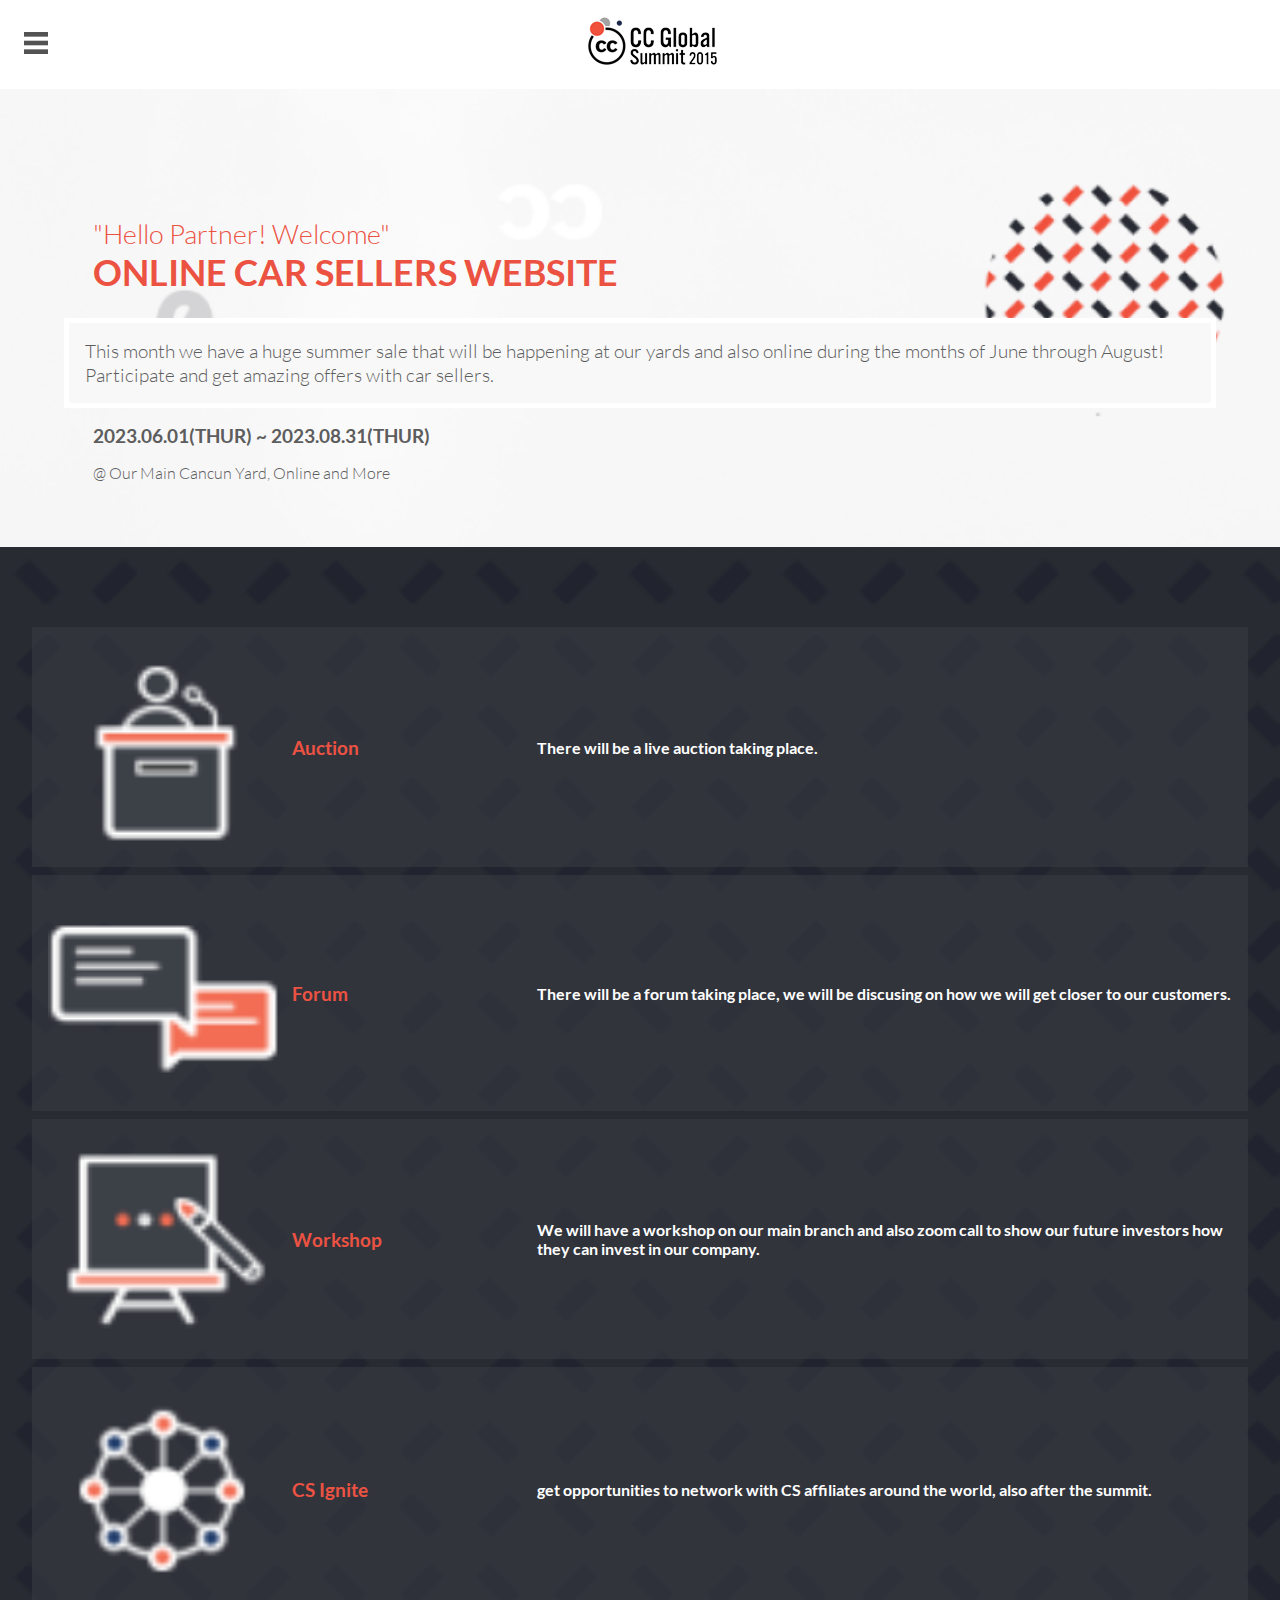
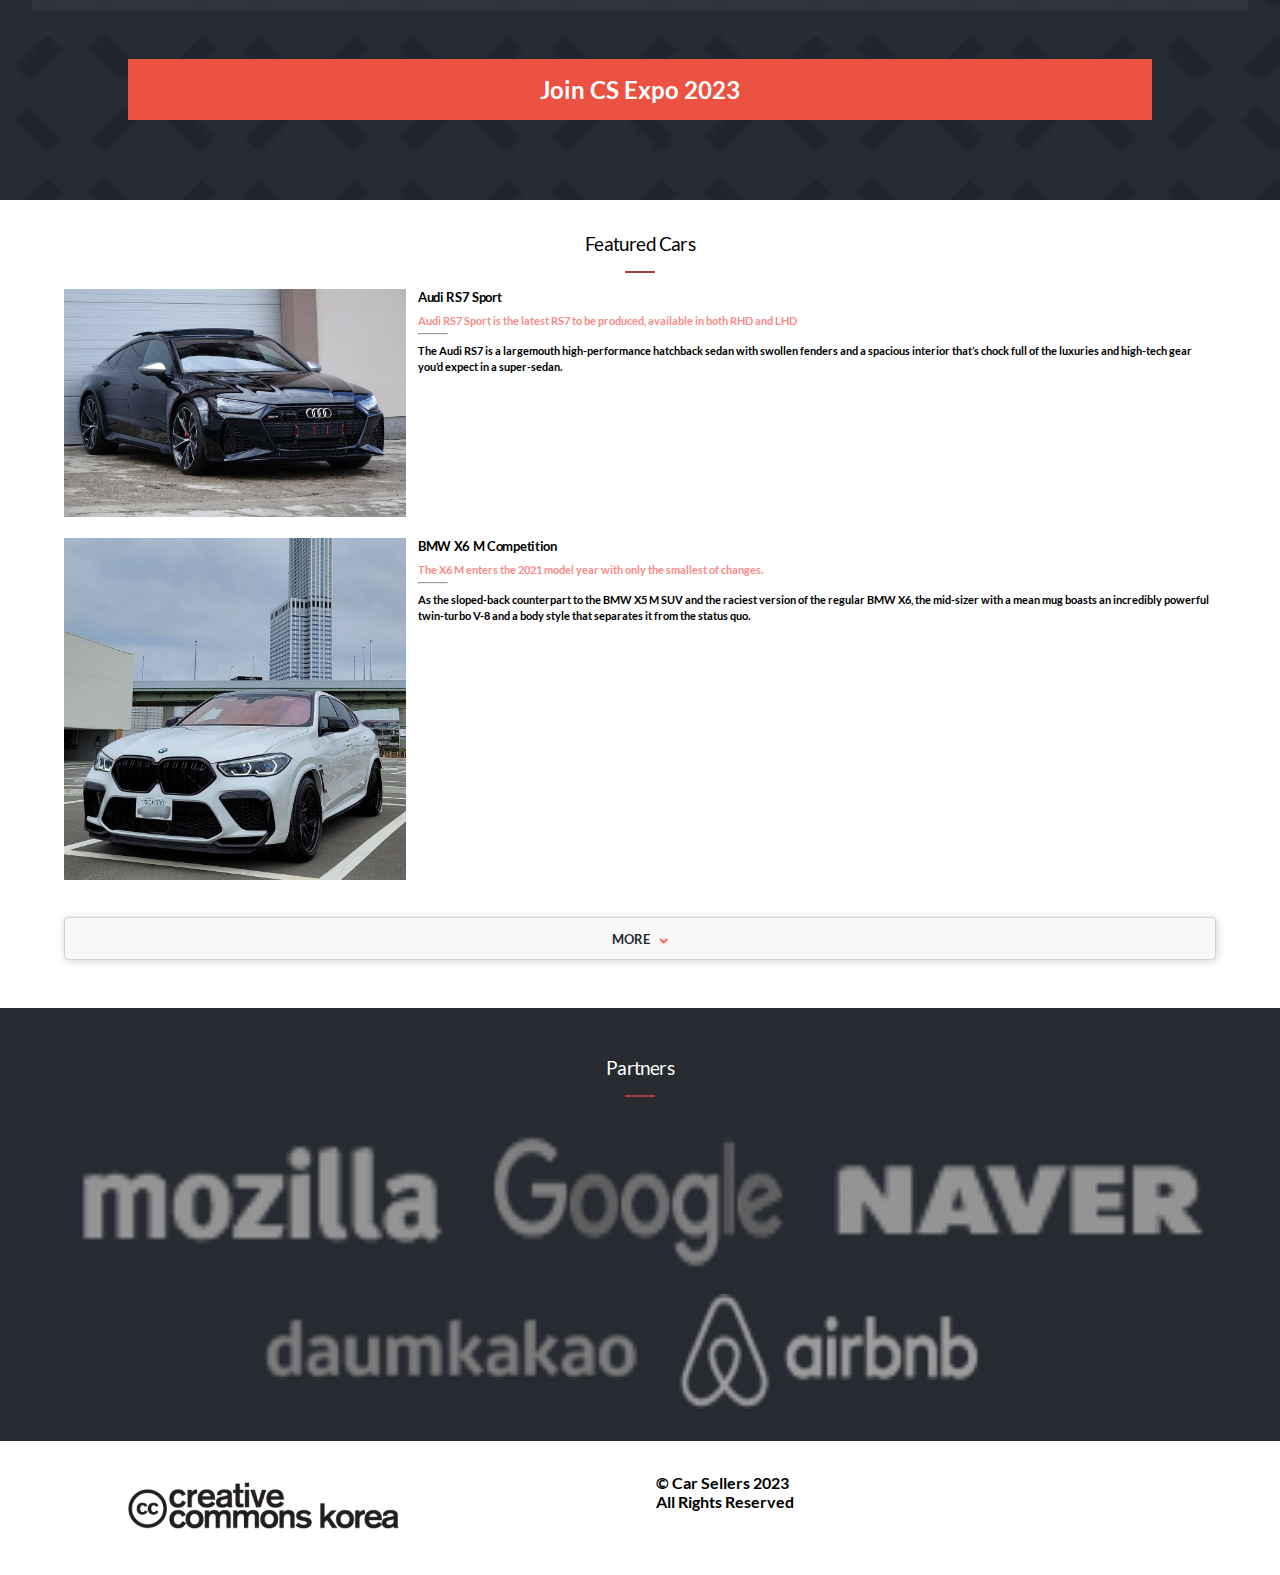
==== index.html @ 1c23919c "On index.html - Edit index.html skeleton for home page" ====
<!DOCTYPE html>
<html lang="en">
<head>
		<meta charset="UTF-8">
		<meta http-equiv="X-UA-Compatible" content="IE=edge">
		<meta name="viewport" content="width=device-width, initial-scale=1.0">
		<link rel="stylesheet" href="./css/styles.css">
		<title>Car Sellers</title>
</head>
<body>
		<div class="top__menu"></div>
		<header class="header">
				<button class="menu__button"><img src="./assets/images/icons/mobile_menu.png" alt="Menu button icon"></button>
				<div class="logo__wrapper">
						<a href="#home" class="__logo"><img src="./assets/images/icons/logo.png" alt="Logo icon" class="logo__image"></a>
				</div>
				<nav class="nav__wrapper">
						<ul class="main__nav">
								<li class="__nav-item"><a href="#home">Home</a></li>
								<li class="__nav-item"><a href="#about">About</a></li>
						</ul>
				</nav>
		</header>

		<main>
				<section class="hero-wrapper">
						<div class="hero">
								<h1 class="welcome__text">"Hello Partner! Welcome"</h1>
								<h2 class="website__title">ONLINE CAR SELLERS WEBSITE</h2>
								<p class="sale__paragraph">
										This month we have a huge summer sale that will be happening at our yards and also online during the months of June through August! Participate 
										and get amazing offers with car sellers.
								</p>
								<p class="date__text">2023.06.01(THUR) ~ 2023.08.31(THUR)</p>
								<div class="location__text">@ Our Main Cancun Yard, Online and More</div>
						</div>
				</section>

				<section class="program">
						<h3 class="main__program">Main Program</h3>
						<hr class="main__program--hr">
						<div class="programs">
								<ul class="programs__wrapper">
										<li class="--program">
												<img src="./assets/images/icons/program_icon_01 1.png" alt="Auction icon">
												<span class="program__name">Auction</span>
												<span class="program__desc">There will be a live auction taking place.</span>
											</li>
										<li class="--program">
											<img src="./assets/images/icons/program_icon_03 1.png" alt="Forum icon">
											<span class="program__name">Forum</span>
											<span class="program__desc">There will be a forum taking place, we will be discusing on how we will get closer to our customers.</span>
										</li>
										<li class="--program">
											<img src="./assets/images/icons/program_icon_04 1.png" alt="Workshop icon">
											<span class="program__name">Workshop</span>
											<span class="program__desc">We will have a workshop on our main branch and also zoom call to show our future investors how they can invest in our company.</span>
										</li>
										<li class="--program">
											<img src="./assets/images/icons/program_icon_05 1.png" alt="Networking icon">
											<span class="program__name">CS Ignite</span>
											<span class="program__desc">get opportunities to network with CS affiliates around the world, also after the summit.</span>
										</li>
								</ul>
						</div>

						<button class="sign__up" type="button">Join CS Expo 2023</button>
				</section>

				<section class="featured">
					<h3 class="featured__header">Featured Cars</h3>
					<hr class="featured--hr">
					<ul class="featured__products">
						<li class="--featured">
							<div class="left"><img src="./assets/images/audi.jpg" alt="Featured"></div>
							<div class="right">
								<h5>Audi RS7 Sport</h5>
								<p class="title">Audi RS7 Sport is the latest RS7 to be produced, available in both RHD and LHD</p>
								<hr class="--product__hr">
								<p class="explainer">The Audi RS7 is a largemouth high-performance hatchback sedan with swollen fenders and a spacious interior that’s chock full of the luxuries and high-tech gear you’d expect in a super-sedan.</p>
							</div>
						</li>
						<li class="--featured">
							<div class="left"><img src="./assets/images/bmw.jpg" alt="featured"></div>
							<div class="right">
								<h5>BMW X6 M Competition</h5>
								<p class="title">The X6 M enters the 2021 model year with only the smallest of changes.</p>
								<hr class="--product__hr">
								<p class="explainer"> As the sloped-back counterpart to the BMW X5 M SUV and the raciest version of the regular BMW X6, the mid-sizer with a mean mug boasts an incredibly powerful twin-turbo V-8 and a body style that separates it from the status quo.</p>
							</div>
						</li>
					</ul>

					<button class="featured__more" type="button">
						MORE &nbsp; 
						<svg width="9" height="6" viewBox="0 0 9 6" fill="none" xmlns="http://www.w3.org/2000/svg" xmlns:xlink="http://www.w3.org/1999/xlink">
							<rect x="0.654541" y="0.343384" width="8" height="5.33333" fill="url(#pattern0)"/>
							<defs>
							<pattern id="pattern0" patternContentUnits="objectBoundingBox" width="1" height="1">
								<use xlink:href="#image0_76_149" transform="scale(0.0666667 0.1)"/>
							</pattern>
							<image 
								id="image0_76_149" 
								width="15" 
								height="10" 
								xlink:href="[data-uri]"/>
							</defs>
						</svg>
					</button>
				</section>
		</main>

		<footer>
			<h3 class="footer__header">Partners</h3>
			<hr class="footer--hr">
			<div class="partners__wrapper">
				<img src="./assets/images/icons/mozilla.png" alt="Parner"><img src="./assets/images/icons/googlekorea.png" alt="Parner"><img src="./assets/images/icons/naver.png" alt="Parner"><img src="./assets/images/icons/daumkakaologo.png" alt="Parner"><img src="./assets/images/icons/airbnb.png" alt="Parner">
			</div>
			<div class="ending">
				<div class="img__wrapper">
					<img src="./assets/images/icons/cck-logo.png" alt="Footer icon">
				</div>
				<div class="rights">
					<p>&copy; Car Sellers 2023</p>
					<p>All Rights Reserved</p>
				</div>
			</div>
		</footer>
</body>
</html>
---- css/styles.css ----
/* Thin */
@font-face {
	font-family: 'Lato';
	src: url(../assets/fonts/lato/Lato-Thin.ttf) format('truetype');
	font-style: normal;
	font-weight: 200;
}

/* Light */
@font-face {
	font-family: 'Lato';
	src: url(../assets/fonts/lato/Lato-Light.ttf) format('truetype');
	font-style: normal;
	font-weight: 400;
}

/* Regular */
@font-face {
	font-family: 'Lato';
	src: url(../assets/fonts/lato/Lato-Regular.ttf) format('truetype');
	font-style: normal;
	font-weight: 500;
}

/* Bold */
@font-face {
	font-family: 'Lato';
	src: url(../assets/fonts/lato/Lato-Bold.ttf) format('truetype');
	font-style: normal;
	font-weight: 900;
}

* {
	box-sizing: border-box;
	margin: 0;
	padding: 0;
	font-family: 'Lato', sans-serif;
}

:root {
	--primary: #272a31;
	--secondary: #ec5242;
	--accent: #d3d3d3;
	--white: #ffff;
	--grey-text: #5d5d5d;
	--bg-light: #f8f8f8;
	--program-cards: #3b3e4589;
	--font-color-1: #f78c89;
	--hr-color: #a04038;
}

body {
	font-size: 24px;
	background-color: var(--white);
}

.top__menu {
	display: none;
}

.header {
	display: flex;
	padding: 1rem 1.5rem;
	align-items: center;
}

.menu__button {
	width: 1.5rem;
	max-width: 1.5rem;
	background-color: unset;
	border: none;
	flex: 1;
}

.menu__button img {
	max-width: 100%;
}

.logo__wrapper {
	display: flex;
	align-items: center;
	justify-content: center;
	flex: 5;
}

.nav__wrapper {
	position: fixed;
	left: -100%;
	height: 100vh;
	width: 100vw;
	top: 0;
}

.main__nav {
	list-style: none;
}

.hero-wrapper {
	background: url('../assets/images/mobile/hero_container.png');
	background-repeat: no-repeat;
	background-position: center;
	background-size: cover;
	padding: 8rem 0 3rem;
}

.hero {
	width: 90%;
	margin: auto;
}

.welcome__text {
	width: 95%;
	margin: auto;
	font-size: 1.7rem;
	font-weight: 400;
	color: var(--secondary);
}

.website__title {
	width: 95%;
	margin: auto;
	color: var(--secondary);
}

.sale__paragraph {
	font-size: 1.2rem;
	border: 5px solid var(--white);
	padding: 1rem;
	font-weight: 400;
	margin: 1.5rem auto 1rem;
	color: var(--grey-text);
	background-color: var(--bg-light);
}

.date__text {
	width: 95%;
	margin: auto;
	font-size: 1.2rem;
	font-weight: 600;
	color: var(--grey-text);
}

.location__text {
	width: 95%;
	margin: 1rem auto;
	font-size: 1rem;
	color: var(--grey-text);
}

.program {
	background: url('../assets/images/mobile/program.png');
	background-repeat: no-repeat;
	background-position: center;
	background-size: cover;
	padding: 5rem 0;
}

.main__program--hr {
	display: none;
	max-width: 30px;
	margin: 1rem auto;
	border: 1px solid var(--hr-color);
}

.main__program {
	display: none;
	font-size: 1.2rem;
	font-weight: 500;
	letter-spacing: -0.05rem;
	margin: 2rem auto 0;
	text-align: center;
	color: var(--white);
}

.programs {
	width: 95%;
	margin: auto;
}

.programs__wrapper {
	width: 100%;
	display: flex;
	flex-wrap: wrap;
	gap: 0.5rem;
}

.--program {
	padding: 1rem;
	flex: 1 1 100%;
	display: flex;
	background-color: var(--program-cards);
	align-items: center;
	gap: 0.8rem;
}

.--program img {
	flex: 2;
	max-width: 100%;
}

.program__name {
	flex: 2;
	color: var(--secondary);
	font-weight: 600;
	font-size: 1.2rem;
}

.program__desc {
	font-size: 1rem;
	font-weight: 600;
	color: var(--white);
	flex: 6;
}

.sign__up {
	width: 80%;
	margin: 3rem 10% 0;
	background-color: var(--secondary);
	color: var(--white);
	text-align: center;
	border: none;
	font-size: 1.5rem;
	font-weight: 600;
	padding: 1rem;
}

.featured__header {
	font-size: 1.2rem;
	font-weight: 500;
	letter-spacing: -0.05rem;
	margin: 2rem auto 0;
	text-align: center;
}

.featured--hr {
	max-width: 30px;
	margin: 1rem auto;
	border: 1px solid var(--hr-color);
}

.featured__products {
	list-style: none;
	display: flex;
	width: 90%;
	margin: 1rem auto;
	flex-wrap: wrap;
	gap: 1rem;
}

.--featured {
	width: 100%;
	display: flex;
	justify-content: start;
	font-weight: 700;
	gap: 12px;
}

.--featured .left {
	flex-basis: 30%;
}

.--featured .right {
	flex-basis: 70%;
}

.--featured .right h5 {
	font-size: 0.8rem;
	letter-spacing: -0.02rem;
}

.--product__hr {
	max-width: 30px;
	background-color: var(--bg-light);
	margin: 4px 0 0;
}

.--featured .right .title {
	margin: 8px auto 0;
	font-size: 0.7rem;
	line-height: 1rem;
	color: var(--font-color-1);
}

.--featured .right .explainer {
	margin: 8px auto 0;
	font-size: 0.7rem;
	line-height: 1rem;
}

.--featured .left img {
	max-width: 100%;
}

.featured__more {
	width: 90%;
	margin: 1rem 5% 3rem;
	padding: 0.8rem;
	border: 1px solid var(--accent);
	box-shadow: 1px 1px 8px var(--accent);
	background-color: var(--bg-light);
	border-radius: 4px;
	font-weight: 700;
	color: var(--primary);
}

footer {
	background-color: var(--primary);
	padding: 1rem 0 0;
}

.footer__header {
	font-size: 1.2rem;
	font-weight: 500;
	letter-spacing: -0.05rem;
	margin: 2rem auto 0;
	text-align: center;
	color: var(--white);
}

.footer--hr {
	max-width: 30px;
	margin: 1rem auto;
	border: 1px solid var(--hr-color);
}

.partners__wrapper {
	display: flex;
	flex-wrap: wrap;
	width: 90%;
	margin: 2rem auto;
	gap: 1.5rem 0;
	justify-content: center;
}

.partners__wrapper img {
	max-width: 33%;
	width: 33%;
}

.ending {
	background-color: var(--white);
	display: flex;
	width: 100%;
	padding: 2rem 10%;
	gap: 2rem;
	margin: auto;
	justify-content: space-between;
}

.img__wrapper {
	flex: 1;
}

.img__wrapper img {
	max-width: 100%;
}

.rights {
	flex: 1;
	font-size: 1rem;
	font-weight: 700;
}
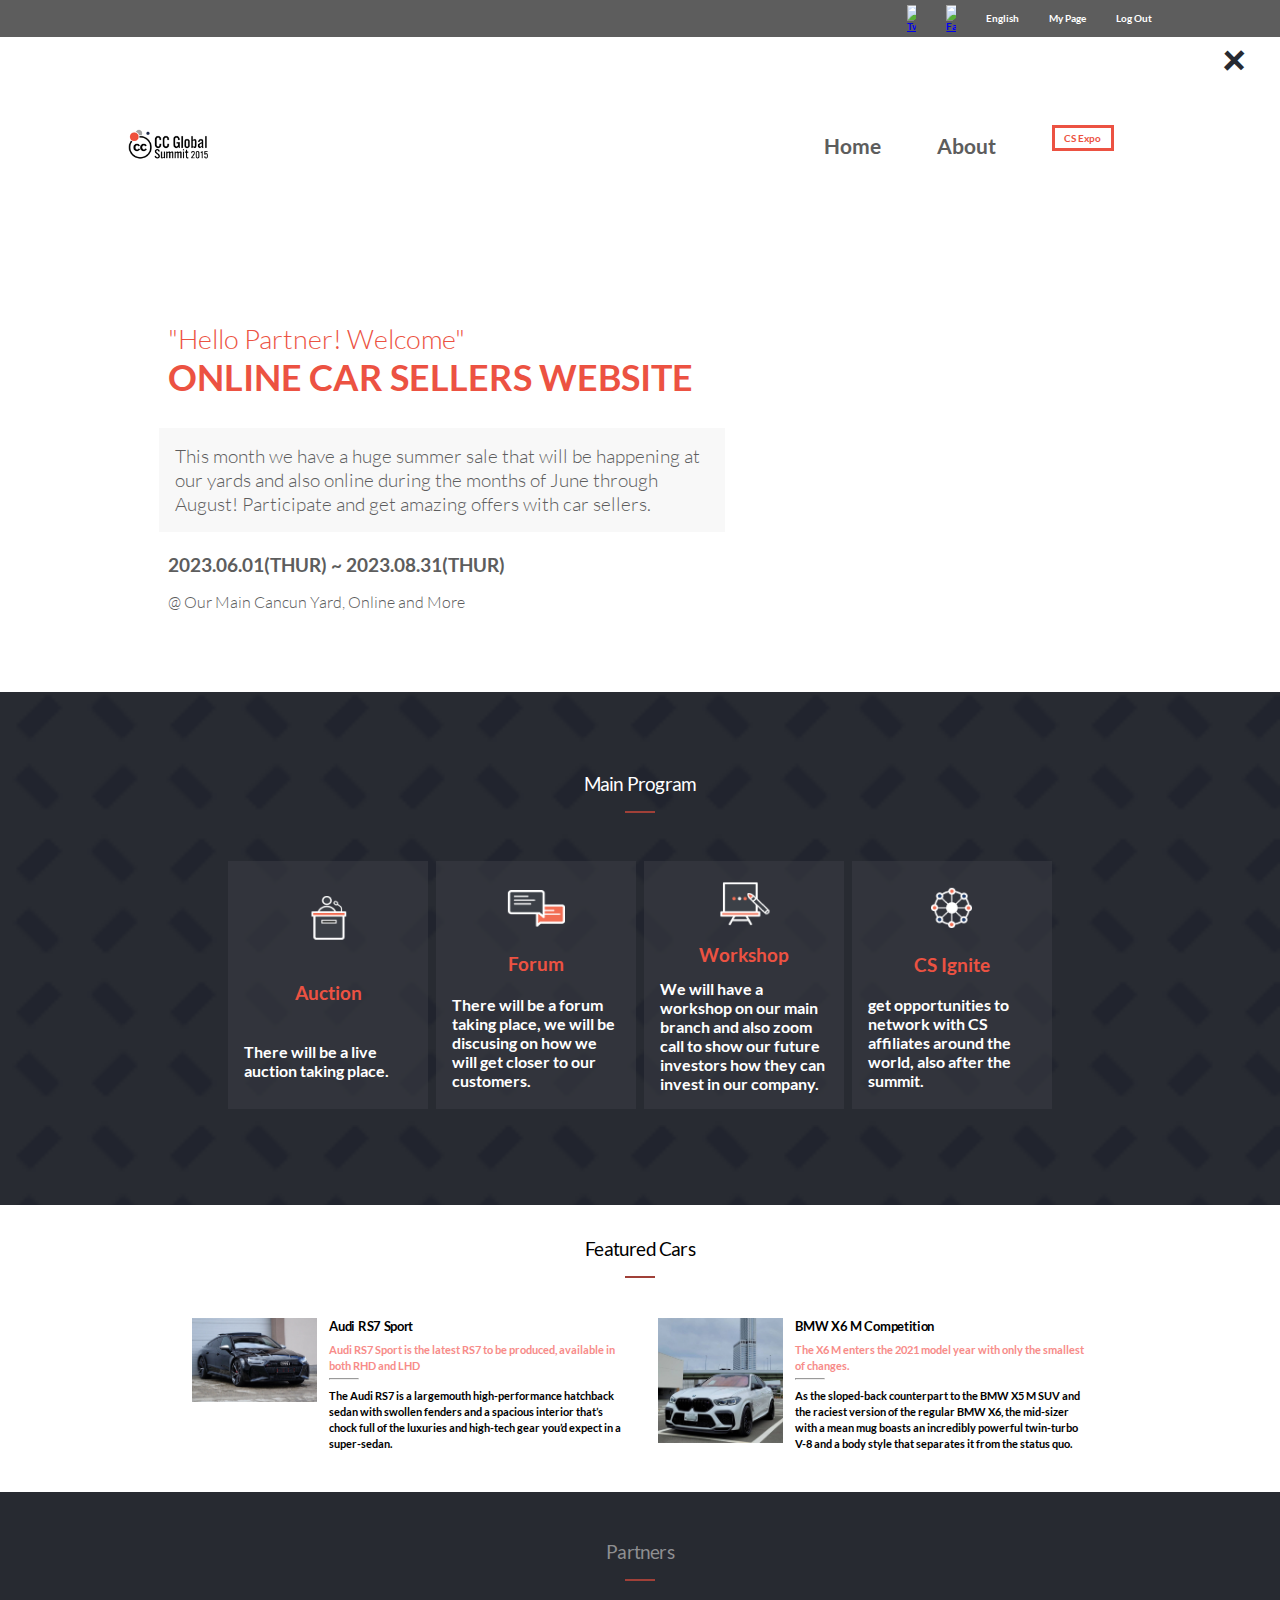
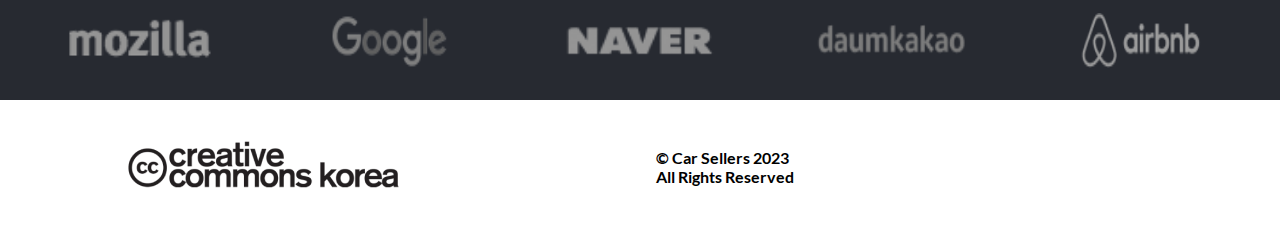
==== commit aab5073d: "Add mobile menu functionality to the site by changing the modified files" ====
--- a/index.html
+++ b/index.html
@@ -8,16 +8,34 @@
 		<title>Car Sellers</title>
 </head>
 <body>
-		<div class="top__menu"></div>
+		<div class="top__menu">
+      <ul class="top__menu__list">
+				<li>
+					<a href="https://twitter.com" rel="noreferrer">
+						<img src="./assets/images/icons/twitter.png" alt="Twitter" class="social--icons">
+					</a>
+				</li>
+				<li>
+					<a href="https://facebook.com" rel="noreferrer">
+						<img src="./assets/images/icons/facebook.png" alt="Facebook" class="social--icons">
+					</a>
+				</li>
+				<li>English</li>
+				<li>My Page</li>
+				<li>Log Out</li>
+			</ul>
+    </div>
 		<header class="header">
-				<button class="menu__button"><img src="./assets/images/icons/mobile_menu.png" alt="Menu button icon"></button>
+				<button class="menu__button" type="button"><img src="./assets/images/icons/mobile_menu.png" alt="Menu button icon"></button>
 				<div class="logo__wrapper">
-						<a href="#home" class="__logo"><img src="./assets/images/icons/logo.png" alt="Logo icon" class="logo__image"></a>
+						<a href="/index.html" class="__logo"><img src="./assets/images/icons/logo.png" alt="Logo icon" class="logo__image"></a>
 				</div>
 				<nav class="nav__wrapper">
+            <span class="close">+</span>
 						<ul class="main__nav">
-								<li class="__nav-item"><a href="#home">Home</a></li>
-								<li class="__nav-item"><a href="#about">About</a></li>
+								<li class="__nav--item"><a href="/index.html">Home</a></li>
+								<li class="__nav--item"><a href="/about.html">About</a></li>
+								<li class="__nav--item"><a href="#">CS Expo</a></li>
 						</ul>
 				</nav>
 		</header>
@@ -72,7 +90,7 @@
 					<hr class="featured--hr">
 					<ul class="featured__products">
 						<li class="--featured">
-							<div class="left"><img src="./assets/images/audi.jpg" alt="Featured"></div>
+							<div class="left"><img src="./assets/images/audi.jpg" alt="Featured" class="featured"></div>
 							<div class="right">
 								<h5>Audi RS7 Sport</h5>
 								<p class="title">Audi RS7 Sport is the latest RS7 to be produced, available in both RHD and LHD</p>
@@ -81,7 +99,7 @@
 							</div>
 						</li>
 						<li class="--featured">
-							<div class="left"><img src="./assets/images/bmw.jpg" alt="featured"></div>
+							<div class="left"><img src="./assets/images/bmw.jpg" alt="featured" class="featured"></div>
 							<div class="right">
 								<h5>BMW X6 M Competition</h5>
 								<p class="title">The X6 M enters the 2021 model year with only the smallest of changes.</p>
@@ -124,7 +142,7 @@
 			<h3 class="footer__header">Partners</h3>
 			<hr class="footer--hr">
 			<div class="partners__wrapper">
-				<img src="./assets/images/icons/mozilla.png" alt="Parner"><img src="./assets/images/icons/googlekorea.png" alt="Parner"><img src="./assets/images/icons/naver.png" alt="Parner"><img src="./assets/images/icons/daumkakaologo.png" alt="Parner"><img src="./assets/images/icons/airbnb.png" alt="Parner">
+				<img src="./assets/images/icons/mozilla.png" alt="Parner" class="partners"><img src="./assets/images/icons/googlekorea.png" alt="Parner" class="partners"><img src="./assets/images/icons/naver.png" alt="Parner" class="partners"><img src="./assets/images/icons/daumkakaologo.png" alt="Parner" class="partners"><img src="./assets/images/icons/airbnb.png" alt="Parner" class="partners">
 			</div>
 			<div class="ending">
 				<div class="img__wrapper">
@@ -136,5 +154,7 @@
 				</div>
 			</div>
 		</footer>
+
+    <script src="./js/index.js"></script>
 </body>
 </html>--- a/css/styles.css
+++ b/css/styles.css
@@ -1,362 +1,584 @@
 /* Thin */
 @font-face {
-	font-family: 'Lato';
-	src: url(../assets/fonts/lato/Lato-Thin.ttf) format('truetype');
-	font-style: normal;
-	font-weight: 200;
+  font-family: 'Lato';
+  src: url(../assets/fonts/lato/Lato-Thin.ttf) format('truetype');
+  font-style: normal;
+  font-weight: 200;
 }
 
 /* Light */
 @font-face {
-	font-family: 'Lato';
-	src: url(../assets/fonts/lato/Lato-Light.ttf) format('truetype');
-	font-style: normal;
-	font-weight: 400;
+  font-family: 'Lato';
+  src: url(../assets/fonts/lato/Lato-Light.ttf) format('truetype');
+  font-style: normal;
+  font-weight: 400;
 }
 
 /* Regular */
 @font-face {
-	font-family: 'Lato';
-	src: url(../assets/fonts/lato/Lato-Regular.ttf) format('truetype');
-	font-style: normal;
-	font-weight: 500;
+  font-family: 'Lato';
+  src: url(../assets/fonts/lato/Lato-Regular.ttf) format('truetype');
+  font-style: normal;
+  font-weight: 500;
 }
 
 /* Bold */
 @font-face {
-	font-family: 'Lato';
-	src: url(../assets/fonts/lato/Lato-Bold.ttf) format('truetype');
-	font-style: normal;
-	font-weight: 900;
+  font-family: 'Lato';
+  src: url(../assets/fonts/lato/Lato-Bold.ttf) format('truetype');
+  font-style: normal;
+  font-weight: 900;
 }
 
 * {
-	box-sizing: border-box;
-	margin: 0;
-	padding: 0;
-	font-family: 'Lato', sans-serif;
+  box-sizing: border-box;
+  margin: 0;
+  padding: 0;
+  font-family: 'Lato', sans-serif;
 }
 
 :root {
-	--primary: #272a31;
-	--secondary: #ec5242;
-	--accent: #d3d3d3;
-	--white: #ffff;
-	--grey-text: #5d5d5d;
-	--bg-light: #f8f8f8;
-	--program-cards: #3b3e4589;
-	--font-color-1: #f78c89;
-	--hr-color: #a04038;
+  --primary: #272a31;
+  --secondary: #ec5242;
+  --accent: #d3d3d3;
+  --white: #ffff;
+  --grey-text: #5d5d5d;
+  --bg-light: #f8f8f8;
+  --program-cards: #3b3e4589;
+  --font-color-1: #f78c89;
+  --hr-color: #a04038;
 }
 
 body {
-	font-size: 24px;
-	background-color: var(--white);
+  font-size: 24px;
+  background-color: var(--white);
 }
 
 .top__menu {
-	display: none;
+  display: none;
 }
 
 .header {
-	display: flex;
-	padding: 1rem 1.5rem;
-	align-items: center;
+  display: flex;
+  padding: 1rem 1.5rem;
+  align-items: center;
 }
 
 .menu__button {
-	width: 1.5rem;
-	max-width: 1.5rem;
-	background-color: unset;
-	border: none;
-	flex: 1;
+  width: 1.5rem;
+  max-width: 1.5rem;
+  background-color: unset;
+  border: none;
+  flex: 1;
 }
 
 .menu__button img {
-	max-width: 100%;
+  max-width: 100%;
 }
 
 .logo__wrapper {
-	display: flex;
-	align-items: center;
-	justify-content: center;
-	flex: 5;
+  display: flex;
+  align-items: center;
+  justify-content: center;
+  flex: 5;
 }
 
 .nav__wrapper {
-	position: fixed;
-	left: -100%;
-	height: 100vh;
-	width: 100vw;
-	top: 0;
+  position: fixed;
+  left: -100%;
+  height: 100vh;
+  width: 100vw;
+  top: 0;
+  padding: 80px 30px;
+  background-color: var(--white);
+  -webkit-transition: all 0.3s ease-in;
+  -o-transition: all 0.3s ease-in;
+  -ms-transition: all 0.3s ease-in;
+  -moz-transition: all 0.3s ease-in;
+  transition: all 0.3s ease-in;
+}
+
+.nav__wrapper.open {
+  left: 0;
+}
+
+.close {
+  -webkit-transform: rotate(45deg);
+  -o-transform: rotate(45deg);
+  -ms-transform: rotate(45deg);
+  -moz-transform: rotate(45deg);
+  position: absolute;
+  top: 30px;
+  right: 30px;
+  font-size: 3rem;
+  color: var(--primary);
+  transform: rotate(45deg);
 }
 
 .main__nav {
-	list-style: none;
+  list-style: none;
+}
+
+.__nav--item {
+  padding: 0.5rem;
+  margin-bottom: 0.3rem;
+}
+
+.__nav--item a {
+  text-decoration: none;
+  color: var(--primary);
+  font-size: 1.3rem;
+  font-weight: 600;
+}
+
+.__nav--item a:hover {
+  color: var(--secondary);
+}
+
+.__nav--item a:active {
+  color: var(--secondary);
 }
 
 .hero-wrapper {
-	background: url('../assets/images/mobile/hero_container.png');
-	background-repeat: no-repeat;
-	background-position: center;
-	background-size: cover;
-	padding: 8rem 0 3rem;
+  background: url('../assets/images/mobile/hero_container.png');
+  background-repeat: no-repeat;
+  background-position: center;
+  background-size: cover;
+  padding: 8rem 0 3rem;
 }
 
 .hero {
-	width: 90%;
-	margin: auto;
+  width: 90%;
+  margin: auto;
 }
 
 .welcome__text {
-	width: 95%;
-	margin: auto;
-	font-size: 1.7rem;
-	font-weight: 400;
-	color: var(--secondary);
+  width: 95%;
+  margin: auto;
+  font-size: 1.7rem;
+  font-weight: 400;
+  color: var(--secondary);
 }
 
 .website__title {
-	width: 95%;
-	margin: auto;
-	color: var(--secondary);
+  width: 95%;
+  margin: auto;
+  color: var(--secondary);
 }
 
 .sale__paragraph {
-	font-size: 1.2rem;
-	border: 5px solid var(--white);
-	padding: 1rem;
-	font-weight: 400;
-	margin: 1.5rem auto 1rem;
-	color: var(--grey-text);
-	background-color: var(--bg-light);
+  font-size: 1.2rem;
+  border: 5px solid var(--white);
+  padding: 1rem;
+  font-weight: 400;
+  margin: 1.5rem auto 1rem;
+  color: var(--grey-text);
+  background-color: var(--bg-light);
 }
 
 .date__text {
-	width: 95%;
-	margin: auto;
-	font-size: 1.2rem;
-	font-weight: 600;
-	color: var(--grey-text);
+  width: 95%;
+  margin: auto;
+  font-size: 1.2rem;
+  font-weight: 600;
+  color: var(--grey-text);
 }
 
 .location__text {
-	width: 95%;
-	margin: 1rem auto;
-	font-size: 1rem;
-	color: var(--grey-text);
+  width: 95%;
+  margin: 1rem auto;
+  font-size: 1rem;
+  color: var(--grey-text);
 }
 
 .program {
-	background: url('../assets/images/mobile/program.png');
-	background-repeat: no-repeat;
-	background-position: center;
-	background-size: cover;
-	padding: 5rem 0;
+  background: url('../assets/images/mobile/program.png');
+  background-repeat: no-repeat;
+  background-position: center;
+  background-size: cover;
+  padding: 5rem 0;
 }
 
 .main__program--hr {
-	display: none;
-	max-width: 30px;
-	margin: 1rem auto;
-	border: 1px solid var(--hr-color);
+  display: none;
+  max-width: 30px;
+  margin: 1rem auto;
+  border: 1px solid var(--hr-color);
 }
 
 .main__program {
-	display: none;
-	font-size: 1.2rem;
-	font-weight: 500;
-	letter-spacing: -0.05rem;
-	margin: 2rem auto 0;
-	text-align: center;
-	color: var(--white);
+  display: none;
+  font-size: 1.2rem;
+  font-weight: 500;
+  letter-spacing: -0.05rem;
+  margin: 2rem auto 0;
+  text-align: center;
+  color: var(--white);
 }
 
 .programs {
-	width: 95%;
-	margin: auto;
+  width: 95%;
+  margin: auto;
 }
 
 .programs__wrapper {
-	width: 100%;
-	display: flex;
-	flex-wrap: wrap;
-	gap: 0.5rem;
+  width: 100%;
+  display: flex;
+  flex-wrap: wrap;
+  gap: 0.5rem;
 }
 
 .--program {
-	padding: 1rem;
-	flex: 1 1 100%;
-	display: flex;
-	background-color: var(--program-cards);
-	align-items: center;
-	gap: 0.8rem;
+  padding: 1rem;
+  flex: 1 1 100%;
+  display: flex;
+  background-color: var(--program-cards);
+  align-items: center;
+  gap: 0.8rem;
 }
 
 .--program img {
-	flex: 2;
-	max-width: 100%;
+  flex: 2;
+  max-width: 100%;
 }
 
 .program__name {
-	flex: 2;
-	color: var(--secondary);
-	font-weight: 600;
-	font-size: 1.2rem;
+  flex: 2;
+  color: var(--secondary);
+  font-weight: 600;
+  font-size: 1.2rem;
 }
 
 .program__desc {
-	font-size: 1rem;
-	font-weight: 600;
-	color: var(--white);
-	flex: 6;
+  font-size: 1rem;
+  font-weight: 600;
+  color: var(--white);
+  flex: 6;
 }
 
 .sign__up {
-	width: 80%;
-	margin: 3rem 10% 0;
-	background-color: var(--secondary);
-	color: var(--white);
-	text-align: center;
-	border: none;
-	font-size: 1.5rem;
-	font-weight: 600;
-	padding: 1rem;
+  width: 80%;
+  margin: 3rem 10% 0;
+  background-color: var(--secondary);
+  color: var(--white);
+  text-align: center;
+  border: none;
+  font-size: 1.5rem;
+  font-weight: 600;
+  padding: 1rem;
 }
 
 .featured__header {
-	font-size: 1.2rem;
-	font-weight: 500;
-	letter-spacing: -0.05rem;
-	margin: 2rem auto 0;
-	text-align: center;
+  font-size: 1.2rem;
+  font-weight: 500;
+  letter-spacing: -0.05rem;
+  margin: 2rem auto 0;
+  text-align: center;
 }
 
 .featured--hr {
-	max-width: 30px;
-	margin: 1rem auto;
-	border: 1px solid var(--hr-color);
+  max-width: 30px;
+  margin: 1rem auto;
+  border: 1px solid var(--hr-color);
 }
 
 .featured__products {
-	list-style: none;
-	display: flex;
-	width: 90%;
-	margin: 1rem auto;
-	flex-wrap: wrap;
-	gap: 1rem;
+  list-style: none;
+  display: flex;
+  width: 90%;
+  margin: 1rem auto;
+  flex-wrap: wrap;
+  gap: 1rem;
 }
 
 .--featured {
-	width: 100%;
-	display: flex;
-	justify-content: start;
-	font-weight: 700;
-	gap: 12px;
+  width: 100%;
+  display: flex;
+  justify-content: start;
+  font-weight: 700;
+  gap: 12px;
 }
 
 .--featured .left {
-	flex-basis: 30%;
+  flex-basis: 30%;
 }
 
 .--featured .right {
-	flex-basis: 70%;
+  flex-basis: 70%;
 }
 
 .--featured .right h5 {
-	font-size: 0.8rem;
-	letter-spacing: -0.02rem;
+  font-size: 0.8rem;
+  letter-spacing: -0.02rem;
 }
 
 .--product__hr {
-	max-width: 30px;
-	background-color: var(--bg-light);
-	margin: 4px 0 0;
+  max-width: 30px;
+  background-color: var(--bg-light);
+  margin: 4px 0 0;
 }
 
 .--featured .right .title {
-	margin: 8px auto 0;
-	font-size: 0.7rem;
-	line-height: 1rem;
-	color: var(--font-color-1);
+  margin: 8px auto 0;
+  font-size: 0.7rem;
+  line-height: 1rem;
+  color: var(--font-color-1);
 }
 
 .--featured .right .explainer {
-	margin: 8px auto 0;
-	font-size: 0.7rem;
-	line-height: 1rem;
-}
-
-.--featured .left img {
-	max-width: 100%;
+  margin: 8px auto 0;
+  font-size: 0.7rem;
+  line-height: 1rem;
+}
+
+.featured {
+  max-width: 100%;
 }
 
 .featured__more {
-	width: 90%;
-	margin: 1rem 5% 3rem;
-	padding: 0.8rem;
-	border: 1px solid var(--accent);
-	box-shadow: 1px 1px 8px var(--accent);
-	background-color: var(--bg-light);
-	border-radius: 4px;
-	font-weight: 700;
-	color: var(--primary);
+  width: 90%;
+  margin: 1rem 5% 3rem;
+  padding: 0.8rem;
+  border: 1px solid var(--accent);
+  box-shadow: 1px 1px 8px var(--accent);
+  background-color: var(--bg-light);
+  border-radius: 4px;
+  font-weight: 700;
+  color: var(--primary);
 }
 
 footer {
-	background-color: var(--primary);
-	padding: 1rem 0 0;
+  background-color: var(--primary);
+  padding: 1rem 0 0;
 }
 
 .footer__header {
-	font-size: 1.2rem;
-	font-weight: 500;
-	letter-spacing: -0.05rem;
-	margin: 2rem auto 0;
-	text-align: center;
-	color: var(--white);
+  font-size: 1.2rem;
+  font-weight: 500;
+  letter-spacing: -0.05rem;
+  margin: 2rem auto 0;
+  text-align: center;
+  color: #8f8f91;
 }
 
 .footer--hr {
-	max-width: 30px;
-	margin: 1rem auto;
-	border: 1px solid var(--hr-color);
+  max-width: 30px;
+  margin: 1rem auto;
+  border: 1px solid var(--hr-color);
 }
 
 .partners__wrapper {
-	display: flex;
-	flex-wrap: wrap;
-	width: 90%;
-	margin: 2rem auto;
-	gap: 1.5rem 0;
-	justify-content: center;
-}
-
-.partners__wrapper img {
-	max-width: 33%;
-	width: 33%;
+  display: flex;
+  flex-wrap: wrap;
+  width: 90%;
+  margin: 2rem auto;
+  gap: 1.5rem 0;
+  justify-content: center;
+}
+
+.partners {
+  max-width: 33%;
+  width: 33%;
 }
 
 .ending {
-	background-color: var(--white);
-	display: flex;
-	width: 100%;
-	padding: 2rem 10%;
-	gap: 2rem;
-	margin: auto;
-	justify-content: space-between;
+  background-color: var(--white);
+  display: flex;
+  width: 100%;
+  padding: 2rem 10%;
+  gap: 2rem;
+  margin: auto;
+  justify-content: space-between;
 }
 
 .img__wrapper {
-	flex: 1;
+  flex: 1;
 }
 
 .img__wrapper img {
-	max-width: 100%;
+  max-width: 100%;
 }
 
 .rights {
-	flex: 1;
-	font-size: 1rem;
-	font-weight: 700;
-}+  flex: 1;
+  font-size: 1rem;
+  font-weight: 700;
+}
+
+@media screen and (min-width: 768px) {
+  .top__menu {
+    display: block;
+    background-color: var(--grey-text);
+    padding: 0.3rem 10%;
+  }
+
+  .top__menu__list {
+    display: flex;
+    width: 100%;
+    list-style: none;
+    gap: 30px;
+    height: inherit;
+    justify-content: end;
+    align-items: center;
+    font-size: 0.6rem;
+    font-weight: 700;
+    color: var(--white);
+  }
+
+  .social--icons {
+    max-width: 0.6rem;
+  }
+
+  .header {
+    display: flex;
+    padding: 0.5rem 10%;
+    align-items: center;
+    justify-content: space-between;
+  }
+
+  .menu__button {
+    display: none;
+  }
+
+  .logo__wrapper {
+    display: flex;
+    align-items: center;
+    justify-content: center;
+    max-width: 80px;
+  }
+
+  .logo__image {
+    max-width: 100%;
+  }
+
+  .nav__wrapper {
+    position: static;
+    height: auto;
+    width: unset;
+    font-size: 0.6rem;
+    font-weight: 700;
+  }
+
+  .main__nav {
+    list-style: none;
+    display: flex;
+    gap: 40px;
+  }
+
+  .__nav--item a {
+    color: var(--grey-text);
+  }
+
+  .__nav--item:last-child a {
+    color: var(--secondary);
+    border: 3px solid var(--secondary);
+    padding: 0.3rem 0.6rem;
+    font-size: 0.6rem;
+  }
+
+  .hero-wrapper {
+    background: url('../assets/images/desktop/home-hero.png');
+    padding: 4rem 0;
+  }
+
+  .hero {
+    width: 45%;
+    max-width: 745px;
+    margin: auto 12%;
+  }
+
+  .program {
+    padding: 3rem 0;
+  }
+
+  .main__program--hr {
+    display: block;
+  }
+
+  .main__program {
+    display: block;
+  }
+
+  .programs {
+    width: 70%;
+    margin: 3rem auto;
+  }
+
+  .programs__wrapper {
+    justify-content: center;
+  }
+
+  .--program {
+    flex: 1 1 200px;
+    max-width: 200px;
+    flex-direction: column;
+    align-items: center;
+    justify-content: space-around;
+  }
+
+  .--program img {
+    flex: unset;
+  }
+
+  .program__name {
+    flex: unset;
+  }
+
+  .program__desc {
+    flex: unset;
+  }
+
+  .sign__up {
+    display: none;
+  }
+
+  .featured__header {
+    font-size: 1.2rem;
+    font-weight: 500;
+    letter-spacing: -0.05rem;
+    margin: 2rem auto 0;
+    text-align: center;
+  }
+
+  .featured--hr {
+    max-width: 30px;
+    margin: 1rem auto;
+    border: 1px solid var(--hr-color);
+  }
+
+  .featured__products {
+    list-style: none;
+    display: flex;
+    width: 70%;
+    margin: 2.5rem auto;
+    flex-wrap: wrap;
+    gap: 1rem;
+    justify-content: space-between;
+  }
+
+  .--featured {
+    width: 48%;
+  }
+
+  .featured__more {
+    display: none;
+  }
+
+  .partners__wrapper {
+    display: flex;
+    flex-wrap: wrap;
+    width: 90%;
+    margin: 2rem auto;
+    gap: 1.5rem unset;
+    justify-content: space-between;
+  }
+
+  .partners {
+    max-width: 150px;
+  }
+
+  .ending {
+    justify-content: space-between;
+    align-items: center;
+  }
+}
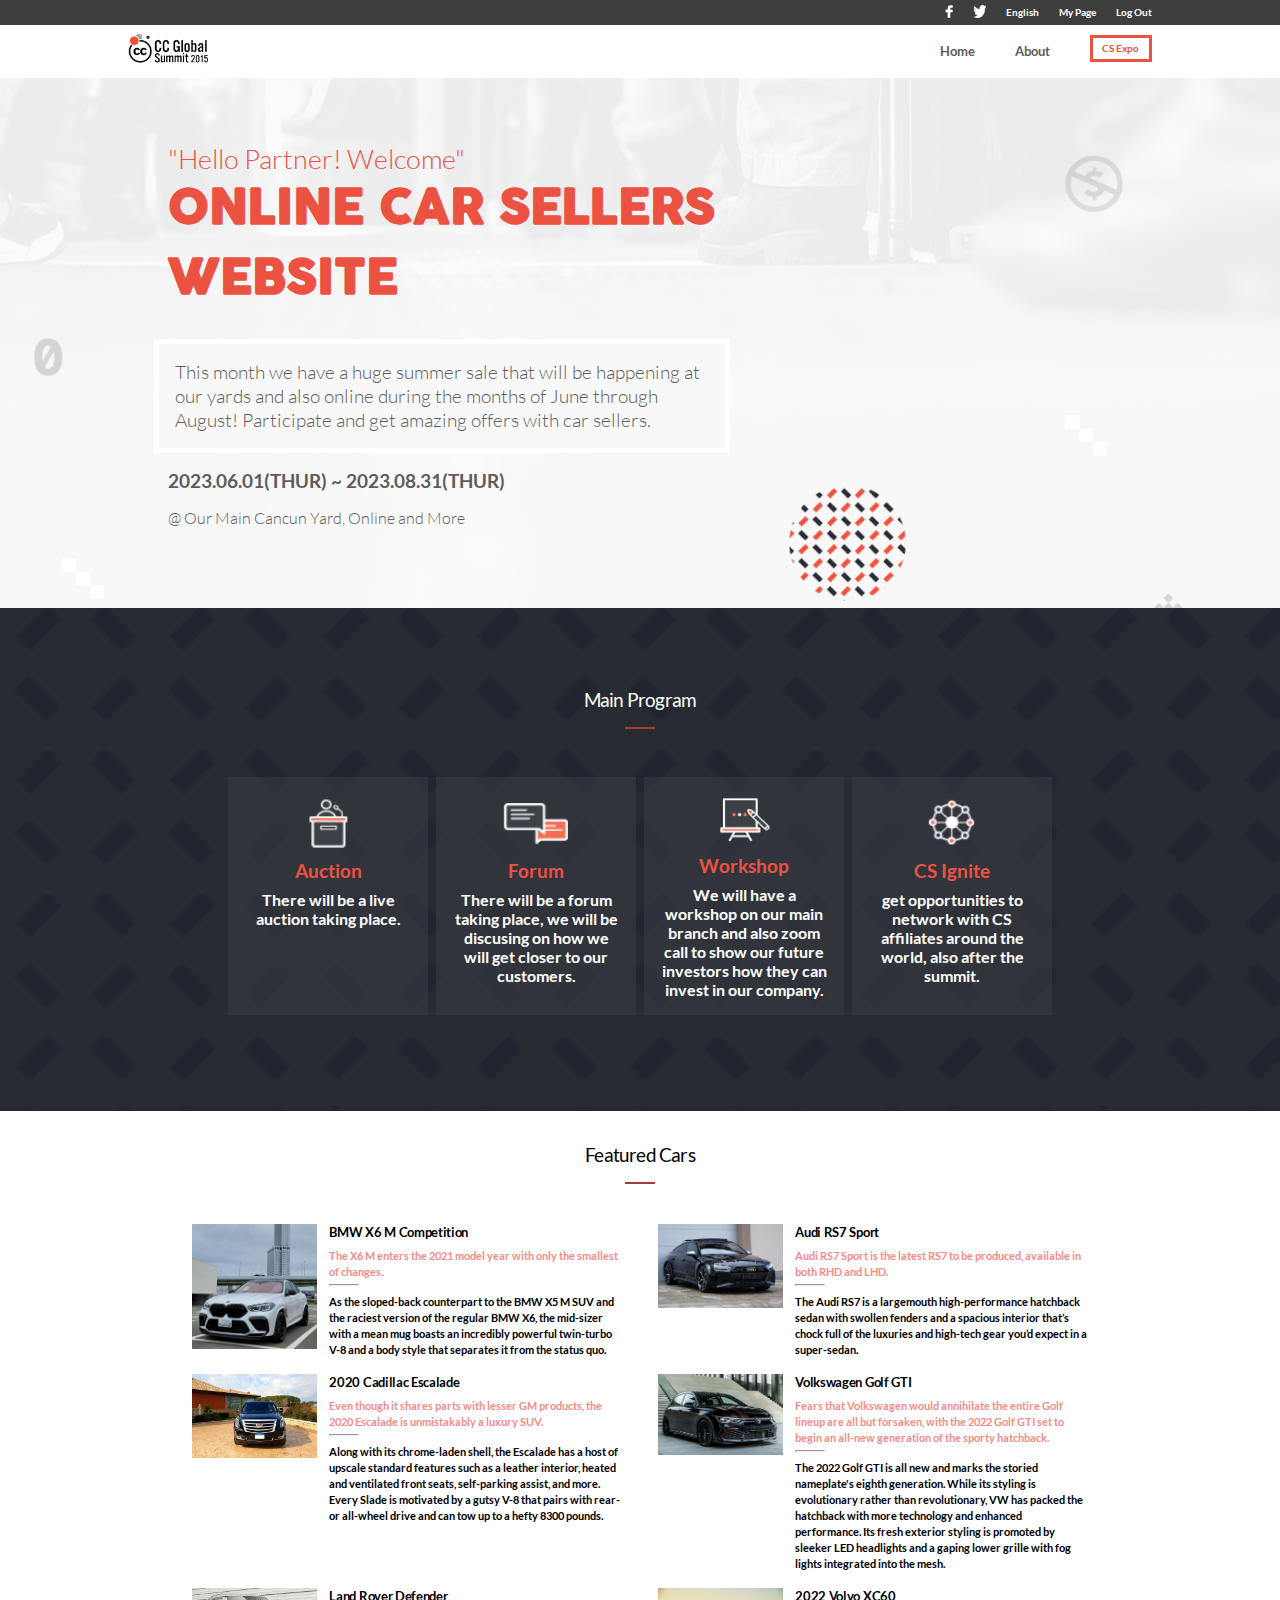
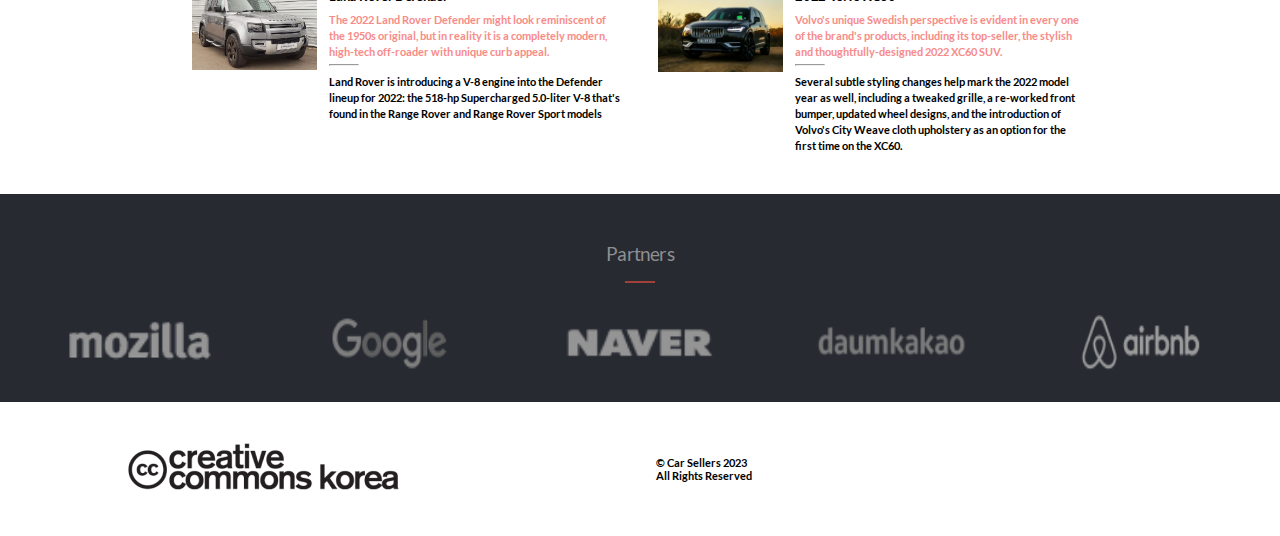
==== commit 87ec5046: "Make review changes" ====
--- a/index.html
+++ b/index.html
@@ -10,14 +10,14 @@
 <body>
 		<div class="top__menu">
       <ul class="top__menu__list">
+        <li>
+          <a href="https://facebook.com" rel="noreferrer">
+            <img src="./assets/images/icons/facebook.png" alt="Facebook" class="social--icons">
+          </a>
+        </li>
 				<li>
 					<a href="https://twitter.com" rel="noreferrer">
 						<img src="./assets/images/icons/twitter.png" alt="Twitter" class="social--icons">
-					</a>
-				</li>
-				<li>
-					<a href="https://facebook.com" rel="noreferrer">
-						<img src="./assets/images/icons/facebook.png" alt="Facebook" class="social--icons">
 					</a>
 				</li>
 				<li>English</li>
@@ -43,8 +43,8 @@
 		<main>
 				<section class="hero-wrapper">
 						<div class="hero">
-								<h1 class="welcome__text">"Hello Partner! Welcome"</h1>
-								<h2 class="website__title">ONLINE CAR SELLERS WEBSITE</h2>
+								<h2 class="welcome__text">"Hello Partner! Welcome"</h2>
+								<h1 class="website__title">ONLINE CAR SELLERS WEBSITE</h1>
 								<p class="sale__paragraph">
 										This month we have a huge summer sale that will be happening at our yards and also online during the months of June through August! Participate 
 										and get amazing offers with car sellers.
@@ -89,24 +89,6 @@
 					<h3 class="featured__header">Featured Cars</h3>
 					<hr class="featured--hr">
 					<ul class="featured__products">
-						<li class="--featured">
-							<div class="left"><img src="./assets/images/audi.jpg" alt="Featured" class="featured"></div>
-							<div class="right">
-								<h5>Audi RS7 Sport</h5>
-								<p class="title">Audi RS7 Sport is the latest RS7 to be produced, available in both RHD and LHD</p>
-								<hr class="--product__hr">
-								<p class="explainer">The Audi RS7 is a largemouth high-performance hatchback sedan with swollen fenders and a spacious interior that’s chock full of the luxuries and high-tech gear you’d expect in a super-sedan.</p>
-							</div>
-						</li>
-						<li class="--featured">
-							<div class="left"><img src="./assets/images/bmw.jpg" alt="featured" class="featured"></div>
-							<div class="right">
-								<h5>BMW X6 M Competition</h5>
-								<p class="title">The X6 M enters the 2021 model year with only the smallest of changes.</p>
-								<hr class="--product__hr">
-								<p class="explainer"> As the sloped-back counterpart to the BMW X5 M SUV and the raciest version of the regular BMW X6, the mid-sizer with a mean mug boasts an incredibly powerful twin-turbo V-8 and a body style that separates it from the status quo.</p>
-							</div>
-						</li>
 					</ul>
 
 					<button class="featured__more" type="button">
--- a/css/styles.css
+++ b/css/styles.css
@@ -28,6 +28,11 @@
   src: url(../assets/fonts/lato/Lato-Bold.ttf) format('truetype');
   font-style: normal;
   font-weight: 900;
+}
+
+@font-face {
+  font-family: 'Cocogoose';
+  src: url(../assets/fonts/cocogoose/Cocogoose\ Pro-trial.ttf);
 }
 
 * {
@@ -62,6 +67,10 @@
   display: flex;
   padding: 1rem 1.5rem;
   align-items: center;
+  position: fixed;
+  background: transparent;
+  width: 100%;
+  top: 0;
 }
 
 .menu__button {
@@ -161,9 +170,11 @@
 }
 
 .website__title {
+  font-family: 'Cocogoose', sans-serif;
   width: 95%;
   margin: auto;
   color: var(--secondary);
+  font-weight: 900;
 }
 
 .sale__paragraph {
@@ -293,10 +304,17 @@
 
 .--featured {
   width: 100%;
+}
+
+.--featured .featured__wrapper {
   display: flex;
   justify-content: start;
   font-weight: 700;
   gap: 12px;
+}
+
+.--featured.d-none {
+  display: none;
 }
 
 .--featured .left {
@@ -401,14 +419,14 @@
 
 .rights {
   flex: 1;
-  font-size: 1rem;
+  font-size: 0.7rem;
   font-weight: 700;
 }
 
 @media screen and (min-width: 768px) {
   .top__menu {
     display: block;
-    background-color: var(--grey-text);
+    background-color: #3e3e3e;
     padding: 0.3rem 10%;
   }
 
@@ -416,7 +434,7 @@
     display: flex;
     width: 100%;
     list-style: none;
-    gap: 30px;
+    gap: 20px;
     height: inherit;
     justify-content: end;
     align-items: center;
@@ -426,7 +444,7 @@
   }
 
   .social--icons {
-    max-width: 0.6rem;
+    max-height: 13px;
   }
 
   .header {
@@ -434,6 +452,7 @@
     padding: 0.5rem 10%;
     align-items: center;
     justify-content: space-between;
+    position: static;
   }
 
   .menu__button {
@@ -457,6 +476,11 @@
     width: unset;
     font-size: 0.6rem;
     font-weight: 700;
+    padding: 0;
+  }
+
+  .close {
+    display: none;
   }
 
   .main__nav {
@@ -465,7 +489,13 @@
     gap: 40px;
   }
 
+  .__nav--item {
+    padding: 0;
+    margin: 0;
+  }
+
   .__nav--item a {
+    font-size: 0.8rem;
     color: var(--grey-text);
   }
 
@@ -514,18 +544,20 @@
     flex-direction: column;
     align-items: center;
     justify-content: space-around;
+    gap: 8px;
+    text-align: center;
   }
 
   .--program img {
-    flex: unset;
+    flex: 3 3 30%;
   }
 
   .program__name {
-    flex: unset;
+    flex: 1 1 10%;
   }
 
   .program__desc {
-    flex: unset;
+    flex: 6 6 60%;
   }
 
   .sign__up {
@@ -560,6 +592,10 @@
     width: 48%;
   }
 
+  .--featured.d-none {
+    display: flex;
+  }
+
   .featured__more {
     display: none;
   }
@@ -581,4 +617,9 @@
     justify-content: space-between;
     align-items: center;
   }
-}
+
+  .right {
+    font-size: 1rem;
+    gap: unset;
+  }
+}
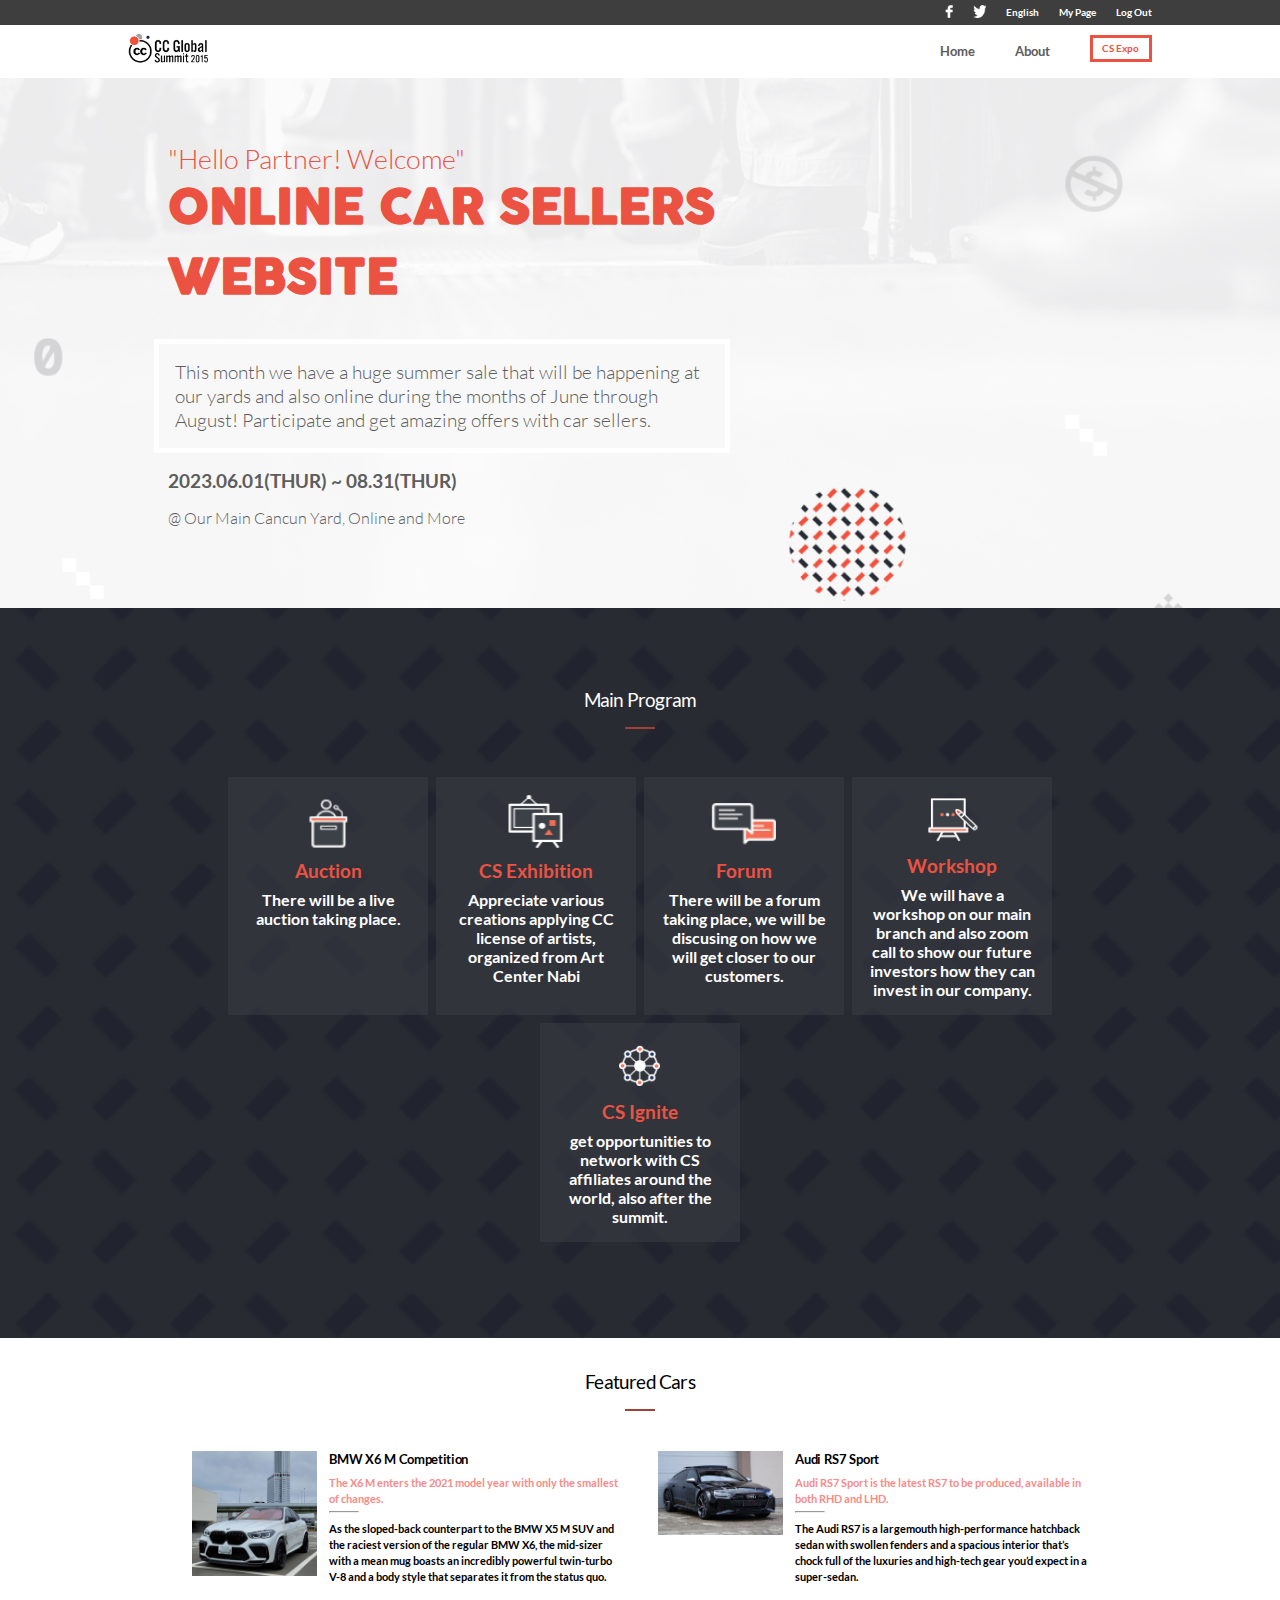
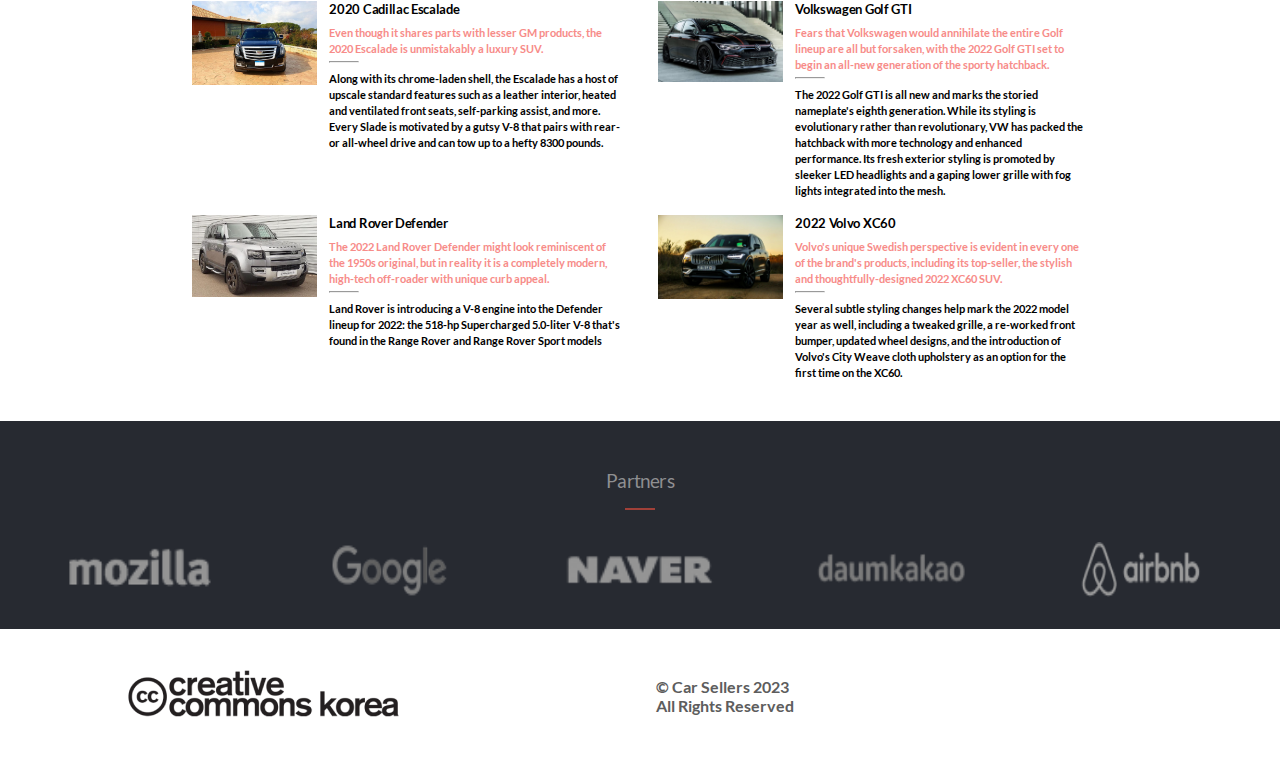
==== commit 3c1df1d2: "Make review changes" ====
--- a/index.html
+++ b/index.html
@@ -49,7 +49,7 @@
 										This month we have a huge summer sale that will be happening at our yards and also online during the months of June through August! Participate 
 										and get amazing offers with car sellers.
 								</p>
-								<p class="date__text">2023.06.01(THUR) ~ 2023.08.31(THUR)</p>
+								<p class="date__text">2023.06.01(THUR) ~ 08.31(THUR)</p>
 								<div class="location__text">@ Our Main Cancun Yard, Online and More</div>
 						</div>
 				</section>
@@ -63,7 +63,12 @@
 												<img src="./assets/images/icons/program_icon_01 1.png" alt="Auction icon">
 												<span class="program__name">Auction</span>
 												<span class="program__desc">There will be a live auction taking place.</span>
-											</li>
+                    </li>
+                    <li class="--program">
+                      <img src="./assets/images/icons/program_icon_02 1.png" alt="Exhibition icon">
+                      <span class="program__name">CS Exhibition</span>
+                      <span class="program__desc">Appreciate various creations applying CC license of artists, organized from Art Center Nabi</span>
+                  </li>
 										<li class="--program">
 											<img src="./assets/images/icons/program_icon_03 1.png" alt="Forum icon">
 											<span class="program__name">Forum</span>
--- a/css/styles.css
+++ b/css/styles.css
@@ -421,6 +421,7 @@
   flex: 1;
   font-size: 0.7rem;
   font-weight: 700;
+  color: var(--grey-text);
 }
 
 @media screen and (min-width: 768px) {
@@ -618,7 +619,7 @@
     align-items: center;
   }
 
-  .right {
+  .rights {
     font-size: 1rem;
     gap: unset;
   }
